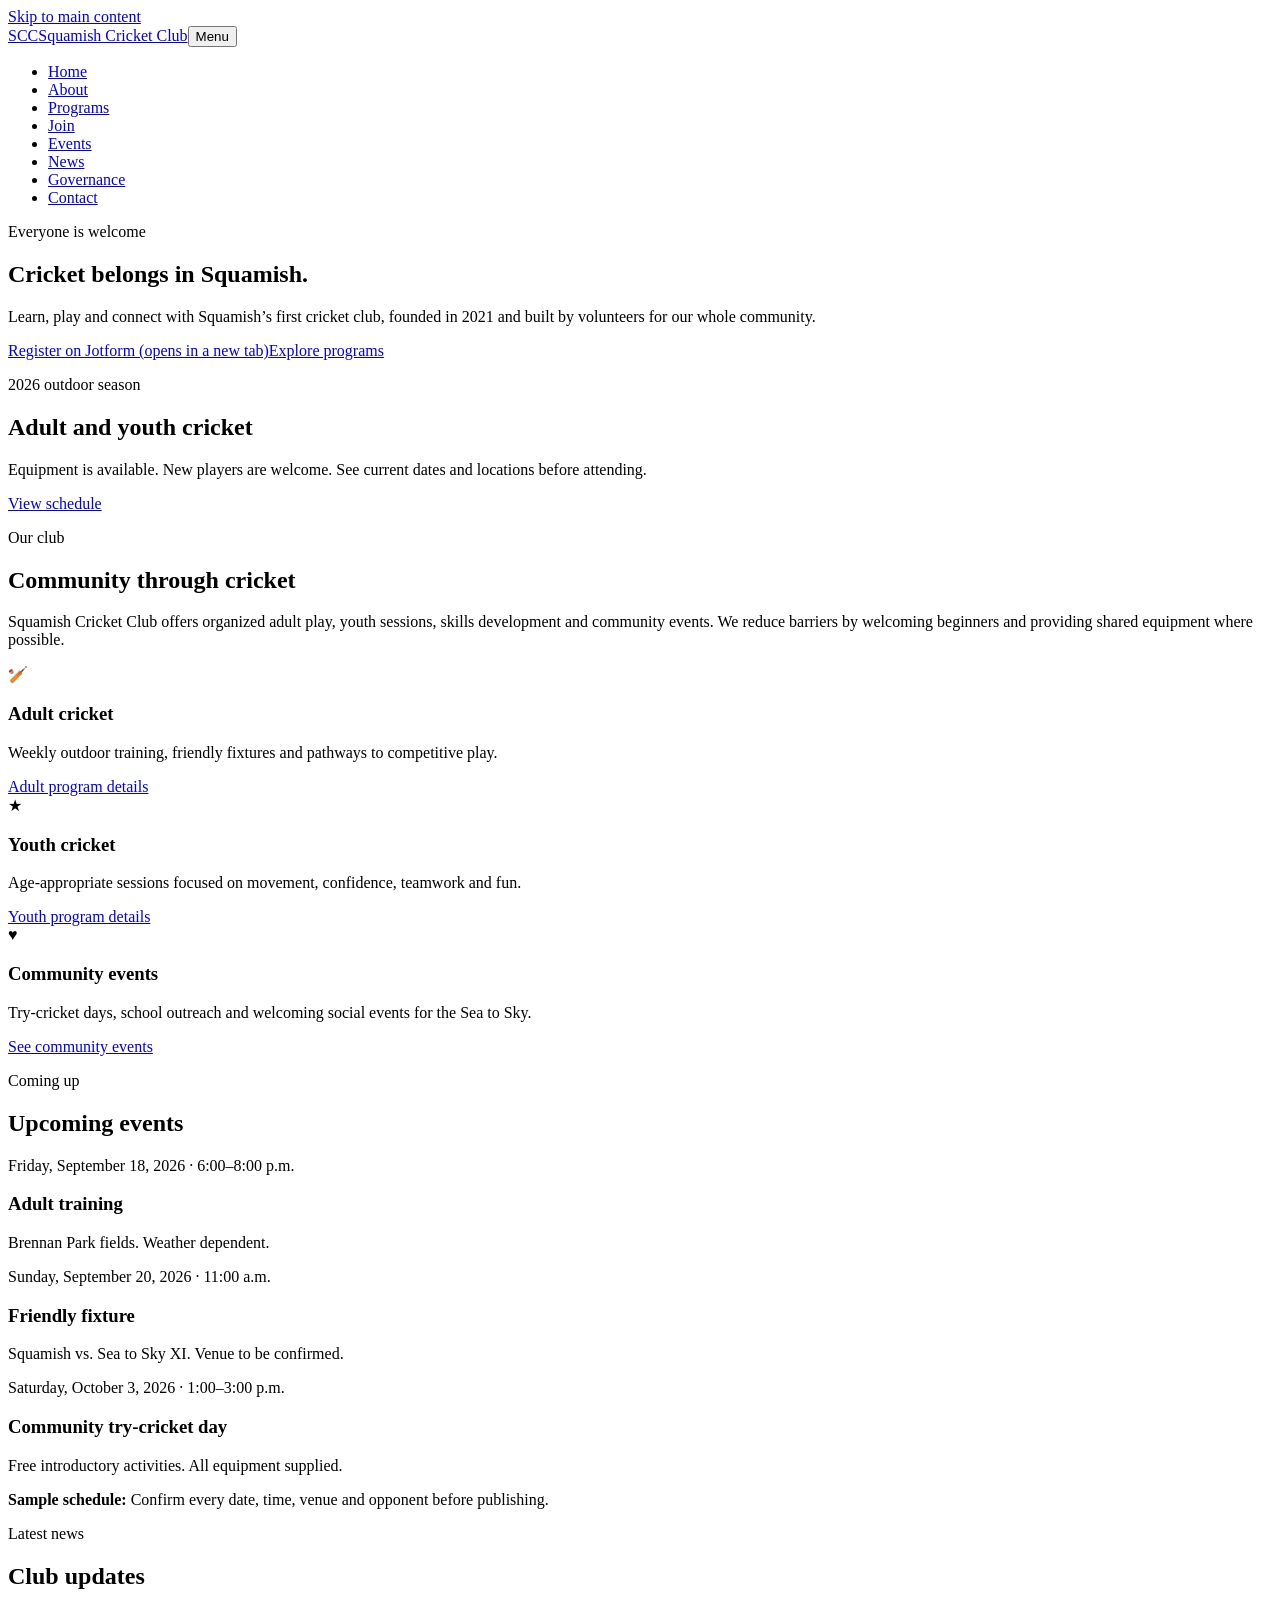
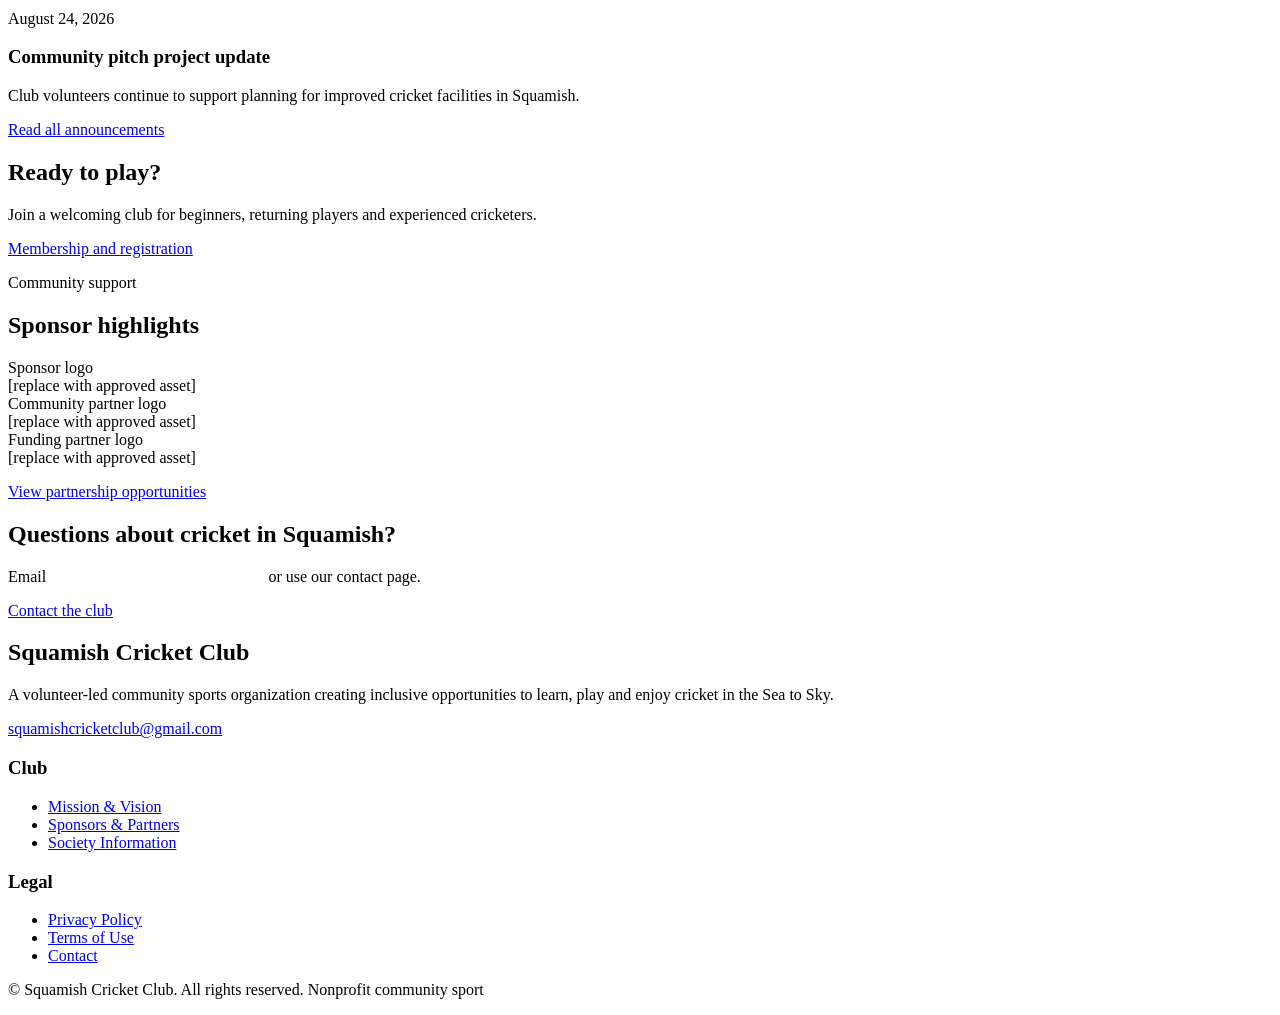
==== index.html @ 983620d2 "Add files via upload" ====
<!doctype html><html lang="en-CA"><head><meta charset="utf-8"><meta name="viewport" content="width=device-width,initial-scale=1"><title>Home | Squamish Cricket Club</title><meta name="description" content="Inclusive adult and youth cricket programs, training, events and membership in Squamish, British Columbia."><meta name="theme-color" content="#0b1f33"><meta property="og:type" content="website"><meta property="og:site_name" content="Squamish Cricket Club"><meta property="og:title" content="Home | Squamish Cricket Club"><meta property="og:description" content="Inclusive adult and youth cricket programs, training, events and membership in Squamish, British Columbia."><meta property="og:url" content="https://squamishcricket.ca/"><meta name="twitter:card" content="summary"><link rel="canonical" href="https://squamishcricket.ca/"><link rel="stylesheet" href="assets/css/styles.css"><script type="application/ld+json">{"@context":"https://schema.org","@type":"SportsOrganization","name":"Squamish Cricket Club","url":"https://squamishcricket.ca/","email":"squamishcricketclub@gmail.com","foundingDate":"2021","sport":"Cricket","address":{"@type":"PostalAddress","streetAddress":"[PHYSICAL ADDRESS TO BE CONFIRMED]","addressLocality":"Squamish","addressRegion":"BC","addressCountry":"CA"}}</script></head><body><a class="skip-link" href="#main">Skip to main content</a><header class="site-header"><div class="container nav-wrap"><a class="brand" href="index.html"><span class="brand-mark" aria-hidden="true">SCC</span><span>Squamish Cricket Club</span></a><button class="menu-toggle" aria-expanded="false" aria-controls="site-nav">Menu</button><nav class="site-nav" id="site-nav" aria-label="Primary"><ul class="nav-list"><li><a href="index.html" aria-current="page">Home</a></li><li><a href="about.html">About</a></li><li><a href="programs.html">Programs</a></li><li><a href="membership.html">Join</a></li><li><a href="events.html">Events</a></li><li><a href="news.html">News</a></li><li><a href="governance.html">Governance</a></li><li><a href="contact.html">Contact</a></li></ul></nav></div></header><main id="main"><section class="hero"><div class="container hero-grid"><div><p class="eyebrow">Everyone is welcome</p><h1>Cricket belongs in Squamish.</h1><p>Learn, play and connect with Squamish’s first cricket club, founded in 2021 and built by volunteers for our whole community.</p><div class="btn-row"><a class="btn gold" href="https://form.jotform.com/REPLACE-WITH-CLUB-FORM" target="_blank" rel="noopener">Register on Jotform <span class="sr-only">(opens in a new tab)</span></a><a class="btn outline" href="programs.html">Explore programs</a></div></div><aside class="hero-panel"><p class="eyebrow">2026 outdoor season</p><h2>Adult and youth cricket</h2><p>Equipment is available. New players are welcome. See current dates and locations before attending.</p><a class="btn gold" href="events.html">View schedule</a></aside></div></section><section class="section"><div class="container"><div class="section-head"><p class="eyebrow">Our club</p><h2>Community through cricket</h2><p>Squamish Cricket Club offers organized adult play, youth sessions, skills development and community events. We reduce barriers by welcoming beginners and providing shared equipment where possible.</p></div><div class="grid cards"><article class="card"><div class="icon" aria-hidden="true">🏏</div><h3>Adult cricket</h3><p>Weekly outdoor training, friendly fixtures and pathways to competitive play.</p><a href="programs.html#adult">Adult program details</a></article><article class="card"><div class="icon" aria-hidden="true">★</div><h3>Youth cricket</h3><p>Age-appropriate sessions focused on movement, confidence, teamwork and fun.</p><a href="programs.html#youth">Youth program details</a></article><article class="card"><div class="icon" aria-hidden="true">♥</div><h3>Community events</h3><p>Try-cricket days, school outreach and welcoming social events for the Sea to Sky.</p><a href="events.html">See community events</a></article></div></div></section><section class="section alt"><div class="container"><div class="section-head"><p class="eyebrow">Coming up</p><h2>Upcoming events</h2></div><div class="grid cards"><article class="card"><p class="meta">Friday, September 18, 2026 · 6:00–8:00 p.m.</p><h3>Adult training</h3><p>Brennan Park fields. Weather dependent.</p></article><article class="card"><p class="meta">Sunday, September 20, 2026 · 11:00 a.m.</p><h3>Friendly fixture</h3><p>Squamish vs. Sea to Sky XI. Venue to be confirmed.</p></article><article class="card"><p class="meta">Saturday, October 3, 2026 · 1:00–3:00 p.m.</p><h3>Community try-cricket day</h3><p>Free introductory activities. All equipment supplied.</p></article></div><p class="notice"><strong>Sample schedule:</strong> Confirm every date, time, venue and opponent before publishing.</p></div></section><section class="section"><div class="container two-col"><div><p class="eyebrow">Latest news</p><h2>Club updates</h2><article><p class="meta">August 24, 2026</p><h3>Community pitch project update</h3><p>Club volunteers continue to support planning for improved cricket facilities in Squamish.</p><a href="news.html">Read all announcements</a></article></div><aside class="callout"><h2>Ready to play?</h2><p>Join a welcoming club for beginners, returning players and experienced cricketers.</p><a class="btn gold" href="membership.html">Membership and registration</a></aside></div></section><section class="section alt"><div class="container"><div class="section-head"><p class="eyebrow">Community support</p><h2>Sponsor highlights</h2></div><div class="grid cards"><div class="logo-placeholder">Sponsor logo<br>[replace with approved asset]</div><div class="logo-placeholder">Community partner logo<br>[replace with approved asset]</div><div class="logo-placeholder">Funding partner logo<br>[replace with approved asset]</div></div><p><a href="sponsors.html">View partnership opportunities</a></p></div></section><section class="section"><div class="container callout"><h2>Questions about cricket in Squamish?</h2><p>Email <a href="mailto:squamishcricketclub@gmail.com" style="color:white">squamishcricketclub@gmail.com</a> or use our contact page.</p><a class="btn gold" href="contact.html">Contact the club</a></div></section></main><footer class="site-footer"><div class="container"><div class="footer-grid"><section><h2>Squamish Cricket Club</h2><p>A volunteer-led community sports organization creating inclusive opportunities to learn, play and enjoy cricket in the Sea to Sky.</p><p><a href="mailto:squamishcricketclub@gmail.com">squamishcricketclub@gmail.com</a></p></section><section><h3>Club</h3><ul class="footer-links"><li><a href="mission-vision.html">Mission & Vision</a></li><li><a href="sponsors.html">Sponsors & Partners</a></li><li><a href="governance.html">Society Information</a></li></ul></section><section><h3>Legal</h3><ul class="footer-links"><li><a href="privacy.html">Privacy Policy</a></li><li><a href="terms.html">Terms of Use</a></li><li><a href="contact.html">Contact</a></li></ul></section></div><p class="legal">© <span data-year></span> Squamish Cricket Club. All rights reserved. <span class="badge">Nonprofit community sport</span></p></div></footer><script src="assets/js/main.js" defer></script></body></html>
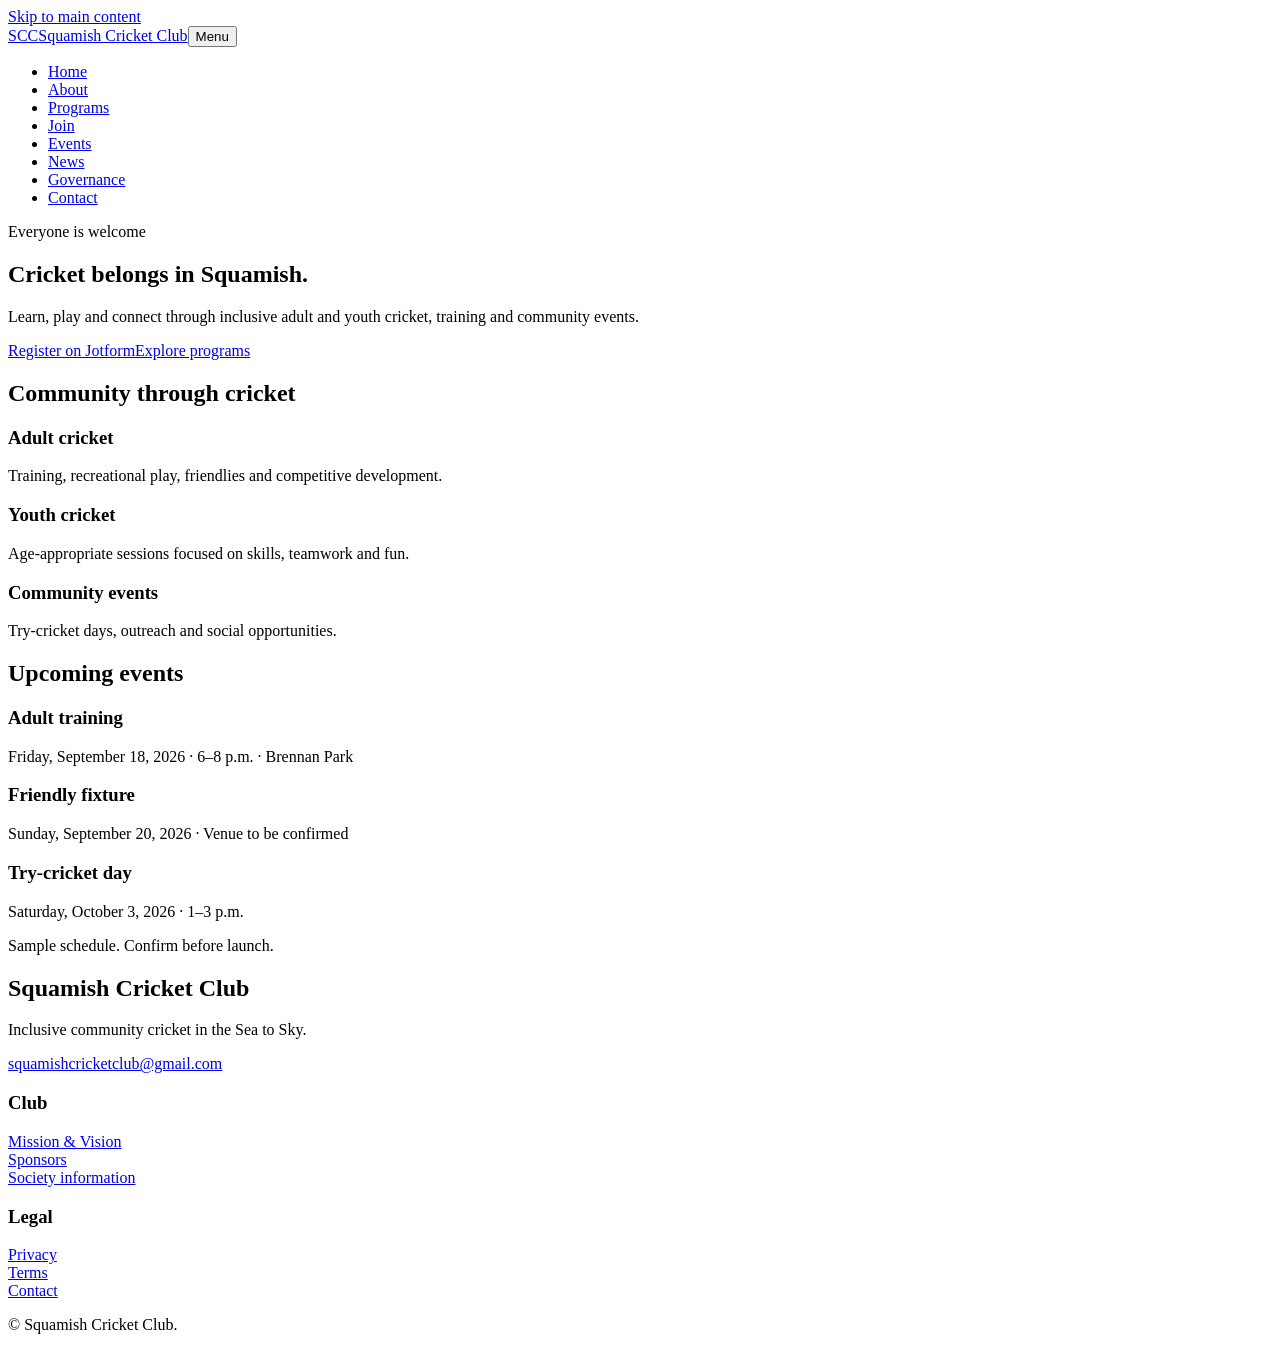
==== commit fac322fe: "Add files via upload" ====
--- a/index.html
+++ b/index.html
@@ -1 +1 @@
-<!doctype html><html lang="en-CA"><head><meta charset="utf-8"><meta name="viewport" content="width=device-width,initial-scale=1"><title>Home | Squamish Cricket Club</title><meta name="description" content="Inclusive adult and youth cricket programs, training, events and membership in Squamish, British Columbia."><meta name="theme-color" content="#0b1f33"><meta property="og:type" content="website"><meta property="og:site_name" content="Squamish Cricket Club"><meta property="og:title" content="Home | Squamish Cricket Club"><meta property="og:description" content="Inclusive adult and youth cricket programs, training, events and membership in Squamish, British Columbia."><meta property="og:url" content="https://squamishcricket.ca/"><meta name="twitter:card" content="summary"><link rel="canonical" href="https://squamishcricket.ca/"><link rel="stylesheet" href="assets/css/styles.css"><script type="application/ld+json">{"@context":"https://schema.org","@type":"SportsOrganization","name":"Squamish Cricket Club","url":"https://squamishcricket.ca/","email":"squamishcricketclub@gmail.com","foundingDate":"2021","sport":"Cricket","address":{"@type":"PostalAddress","streetAddress":"[PHYSICAL ADDRESS TO BE CONFIRMED]","addressLocality":"Squamish","addressRegion":"BC","addressCountry":"CA"}}</script></head><body><a class="skip-link" href="#main">Skip to main content</a><header class="site-header"><div class="container nav-wrap"><a class="brand" href="index.html"><span class="brand-mark" aria-hidden="true">SCC</span><span>Squamish Cricket Club</span></a><button class="menu-toggle" aria-expanded="false" aria-controls="site-nav">Menu</button><nav class="site-nav" id="site-nav" aria-label="Primary"><ul class="nav-list"><li><a href="index.html" aria-current="page">Home</a></li><li><a href="about.html">About</a></li><li><a href="programs.html">Programs</a></li><li><a href="membership.html">Join</a></li><li><a href="events.html">Events</a></li><li><a href="news.html">News</a></li><li><a href="governance.html">Governance</a></li><li><a href="contact.html">Contact</a></li></ul></nav></div></header><main id="main"><section class="hero"><div class="container hero-grid"><div><p class="eyebrow">Everyone is welcome</p><h1>Cricket belongs in Squamish.</h1><p>Learn, play and connect with Squamish’s first cricket club, founded in 2021 and built by volunteers for our whole community.</p><div class="btn-row"><a class="btn gold" href="https://form.jotform.com/REPLACE-WITH-CLUB-FORM" target="_blank" rel="noopener">Register on Jotform <span class="sr-only">(opens in a new tab)</span></a><a class="btn outline" href="programs.html">Explore programs</a></div></div><aside class="hero-panel"><p class="eyebrow">2026 outdoor season</p><h2>Adult and youth cricket</h2><p>Equipment is available. New players are welcome. See current dates and locations before attending.</p><a class="btn gold" href="events.html">View schedule</a></aside></div></section><section class="section"><div class="container"><div class="section-head"><p class="eyebrow">Our club</p><h2>Community through cricket</h2><p>Squamish Cricket Club offers organized adult play, youth sessions, skills development and community events. We reduce barriers by welcoming beginners and providing shared equipment where possible.</p></div><div class="grid cards"><article class="card"><div class="icon" aria-hidden="true">🏏</div><h3>Adult cricket</h3><p>Weekly outdoor training, friendly fixtures and pathways to competitive play.</p><a href="programs.html#adult">Adult program details</a></article><article class="card"><div class="icon" aria-hidden="true">★</div><h3>Youth cricket</h3><p>Age-appropriate sessions focused on movement, confidence, teamwork and fun.</p><a href="programs.html#youth">Youth program details</a></article><article class="card"><div class="icon" aria-hidden="true">♥</div><h3>Community events</h3><p>Try-cricket days, school outreach and welcoming social events for the Sea to Sky.</p><a href="events.html">See community events</a></article></div></div></section><section class="section alt"><div class="container"><div class="section-head"><p class="eyebrow">Coming up</p><h2>Upcoming events</h2></div><div class="grid cards"><article class="card"><p class="meta">Friday, September 18, 2026 · 6:00–8:00 p.m.</p><h3>Adult training</h3><p>Brennan Park fields. Weather dependent.</p></article><article class="card"><p class="meta">Sunday, September 20, 2026 · 11:00 a.m.</p><h3>Friendly fixture</h3><p>Squamish vs. Sea to Sky XI. Venue to be confirmed.</p></article><article class="card"><p class="meta">Saturday, October 3, 2026 · 1:00–3:00 p.m.</p><h3>Community try-cricket day</h3><p>Free introductory activities. All equipment supplied.</p></article></div><p class="notice"><strong>Sample schedule:</strong> Confirm every date, time, venue and opponent before publishing.</p></div></section><section class="section"><div class="container two-col"><div><p class="eyebrow">Latest news</p><h2>Club updates</h2><article><p class="meta">August 24, 2026</p><h3>Community pitch project update</h3><p>Club volunteers continue to support planning for improved cricket facilities in Squamish.</p><a href="news.html">Read all announcements</a></article></div><aside class="callout"><h2>Ready to play?</h2><p>Join a welcoming club for beginners, returning players and experienced cricketers.</p><a class="btn gold" href="membership.html">Membership and registration</a></aside></div></section><section class="section alt"><div class="container"><div class="section-head"><p class="eyebrow">Community support</p><h2>Sponsor highlights</h2></div><div class="grid cards"><div class="logo-placeholder">Sponsor logo<br>[replace with approved asset]</div><div class="logo-placeholder">Community partner logo<br>[replace with approved asset]</div><div class="logo-placeholder">Funding partner logo<br>[replace with approved asset]</div></div><p><a href="sponsors.html">View partnership opportunities</a></p></div></section><section class="section"><div class="container callout"><h2>Questions about cricket in Squamish?</h2><p>Email <a href="mailto:squamishcricketclub@gmail.com" style="color:white">squamishcricketclub@gmail.com</a> or use our contact page.</p><a class="btn gold" href="contact.html">Contact the club</a></div></section></main><footer class="site-footer"><div class="container"><div class="footer-grid"><section><h2>Squamish Cricket Club</h2><p>A volunteer-led community sports organization creating inclusive opportunities to learn, play and enjoy cricket in the Sea to Sky.</p><p><a href="mailto:squamishcricketclub@gmail.com">squamishcricketclub@gmail.com</a></p></section><section><h3>Club</h3><ul class="footer-links"><li><a href="mission-vision.html">Mission & Vision</a></li><li><a href="sponsors.html">Sponsors & Partners</a></li><li><a href="governance.html">Society Information</a></li></ul></section><section><h3>Legal</h3><ul class="footer-links"><li><a href="privacy.html">Privacy Policy</a></li><li><a href="terms.html">Terms of Use</a></li><li><a href="contact.html">Contact</a></li></ul></section></div><p class="legal">© <span data-year></span> Squamish Cricket Club. All rights reserved. <span class="badge">Nonprofit community sport</span></p></div></footer><script src="assets/js/main.js" defer></script></body></html>+<!doctype html><html lang="en-CA"><head><meta charset="utf-8"><meta name="viewport" content="width=device-width,initial-scale=1"><title>Home | Squamish Cricket Club</title><meta name="description" content="Community cricket programs, training, events and membership in Squamish, BC."><meta name="theme-color" content="#0b1f33"><link rel="canonical" href="https://squamishcricketclub.ca/"><meta property="og:type" content="website"><meta property="og:title" content="Home | Squamish Cricket Club"><meta property="og:description" content="Community cricket programs, training, events and membership in Squamish, BC."><meta property="og:url" content="https://squamishcricketclub.ca/"><link rel="stylesheet" href="assets/css/styles.css"><script type="application/ld+json">{"@context":"https://schema.org","@type":"SportsOrganization","name":"Squamish Cricket Club","url":"https://squamishcricketclub.ca/","sport":"Cricket","email":"squamishcricketclub@gmail.com"}</script></head><body><a class="skip" href="#main">Skip to main content</a><header class="header"><div class="container navrow"><a class="brand" href="index.html"><span class="mark" aria-hidden="true">SCC</span>Squamish Cricket Club</a><button class="toggle" aria-expanded="false" aria-controls="nav">Menu</button><nav class="nav" id="nav" aria-label="Primary"><ul><li><a href="index.html" aria-current="page">Home</a></li><li><a href="about.html">About</a></li><li><a href="programs.html">Programs</a></li><li><a href="membership.html">Join</a></li><li><a href="events.html">Events</a></li><li><a href="news.html">News</a></li><li><a href="governance.html">Governance</a></li><li><a href="contact.html">Contact</a></li></ul></nav></div></header><main id="main"><section class="hero"><div class="container"><p class="eyebrow">Everyone is welcome</p><h1>Cricket belongs in Squamish.</h1><p>Learn, play and connect through inclusive adult and youth cricket, training and community events.</p><div class="btns"><a class="btn gold" href="https://form.jotform.com/REPLACE-WITH-CLUB-FORM">Register on Jotform</a><a class="btn" href="programs.html">Explore programs</a></div></div></section><section class="section"><div class="container"><h2>Community through cricket</h2><div class="grid cards"><article class="card"><h3>Adult cricket</h3><p>Training, recreational play, friendlies and competitive development.</p></article><article class="card"><h3>Youth cricket</h3><p>Age-appropriate sessions focused on skills, teamwork and fun.</p></article><article class="card"><h3>Community events</h3><p>Try-cricket days, outreach and social opportunities.</p></article></div></div></section><section class="section alt"><div class="container"><h2>Upcoming events</h2><div class="grid cards"><article class="card"><h3>Adult training</h3><p>Friday, September 18, 2026 · 6–8 p.m. · Brennan Park</p></article><article class="card"><h3>Friendly fixture</h3><p>Sunday, September 20, 2026 · Venue to be confirmed</p></article><article class="card"><h3>Try-cricket day</h3><p>Saturday, October 3, 2026 · 1–3 p.m.</p></article></div><p class="notice">Sample schedule. Confirm before launch.</p></div></section></main><footer class="footer"><div class="container"><div class="footgrid"><section><h2>Squamish Cricket Club</h2><p>Inclusive community cricket in the Sea to Sky.</p><a href="mailto:squamishcricketclub@gmail.com">squamishcricketclub@gmail.com</a></section><section><h3>Club</h3><p><a href="mission-vision.html">Mission & Vision</a><br><a href="sponsors.html">Sponsors</a><br><a href="governance.html">Society information</a></p></section><section><h3>Legal</h3><p><a href="privacy.html">Privacy</a><br><a href="terms.html">Terms</a><br><a href="contact.html">Contact</a></p></section></div><p class="legal">© <span data-year></span> Squamish Cricket Club.</p></div></footer><script src="assets/js/main.js" defer></script></body></html>
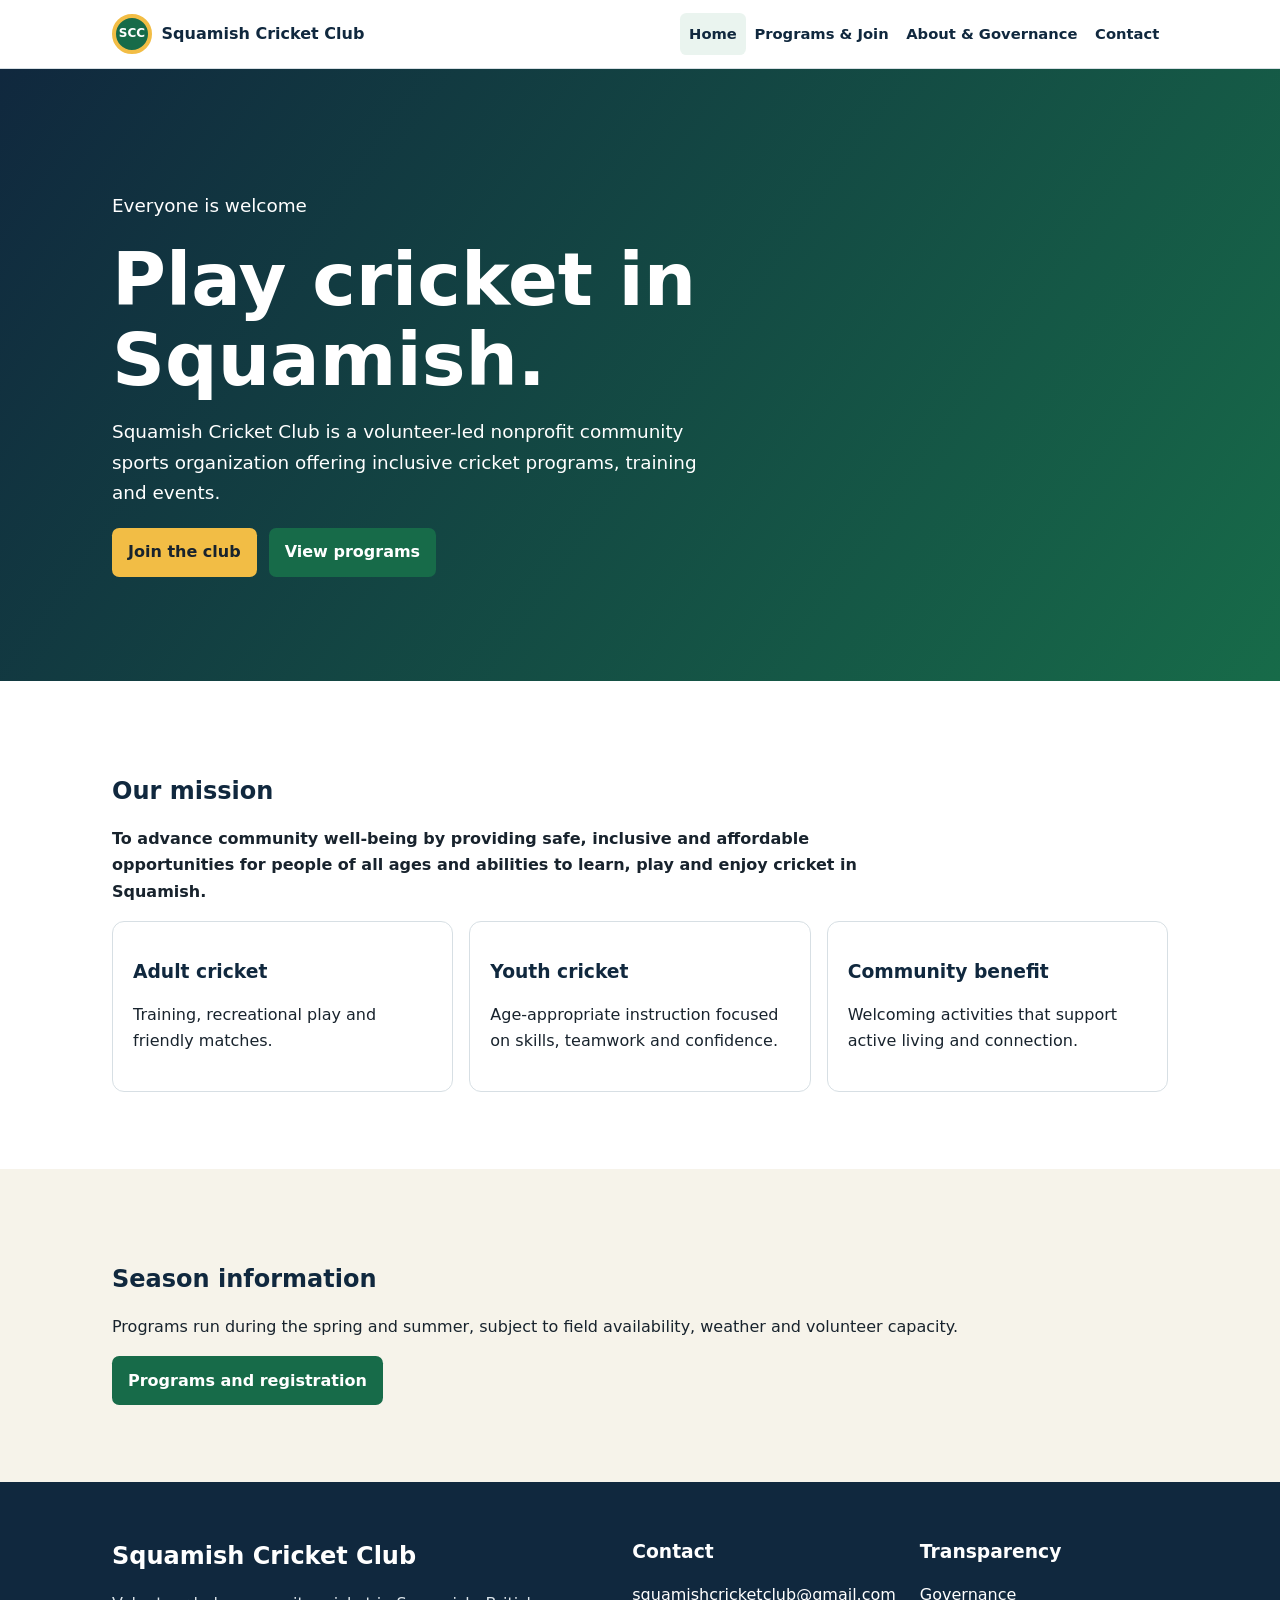
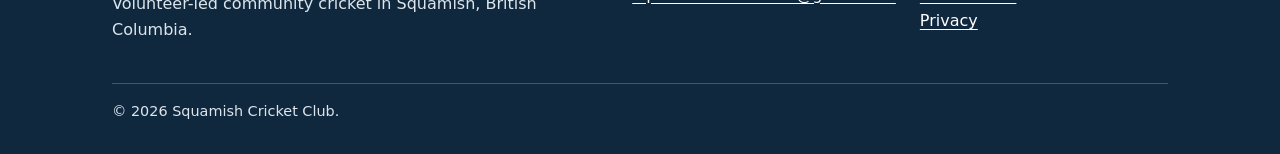
==== commit 69b9174c: "Site update to simplify Site update to simplify" ====
--- a/index.html
+++ b/index.html
@@ -1 +1 @@
-<!doctype html><html lang="en-CA"><head><meta charset="utf-8"><meta name="viewport" content="width=device-width,initial-scale=1"><title>Home | Squamish Cricket Club</title><meta name="description" content="Community cricket programs, training, events and membership in Squamish, BC."><meta name="theme-color" content="#0b1f33"><link rel="canonical" href="https://squamishcricketclub.ca/"><meta property="og:type" content="website"><meta property="og:title" content="Home | Squamish Cricket Club"><meta property="og:description" content="Community cricket programs, training, events and membership in Squamish, BC."><meta property="og:url" content="https://squamishcricketclub.ca/"><link rel="stylesheet" href="assets/css/styles.css"><script type="application/ld+json">{"@context":"https://schema.org","@type":"SportsOrganization","name":"Squamish Cricket Club","url":"https://squamishcricketclub.ca/","sport":"Cricket","email":"squamishcricketclub@gmail.com"}</script></head><body><a class="skip" href="#main">Skip to main content</a><header class="header"><div class="container navrow"><a class="brand" href="index.html"><span class="mark" aria-hidden="true">SCC</span>Squamish Cricket Club</a><button class="toggle" aria-expanded="false" aria-controls="nav">Menu</button><nav class="nav" id="nav" aria-label="Primary"><ul><li><a href="index.html" aria-current="page">Home</a></li><li><a href="about.html">About</a></li><li><a href="programs.html">Programs</a></li><li><a href="membership.html">Join</a></li><li><a href="events.html">Events</a></li><li><a href="news.html">News</a></li><li><a href="governance.html">Governance</a></li><li><a href="contact.html">Contact</a></li></ul></nav></div></header><main id="main"><section class="hero"><div class="container"><p class="eyebrow">Everyone is welcome</p><h1>Cricket belongs in Squamish.</h1><p>Learn, play and connect through inclusive adult and youth cricket, training and community events.</p><div class="btns"><a class="btn gold" href="https://form.jotform.com/REPLACE-WITH-CLUB-FORM">Register on Jotform</a><a class="btn" href="programs.html">Explore programs</a></div></div></section><section class="section"><div class="container"><h2>Community through cricket</h2><div class="grid cards"><article class="card"><h3>Adult cricket</h3><p>Training, recreational play, friendlies and competitive development.</p></article><article class="card"><h3>Youth cricket</h3><p>Age-appropriate sessions focused on skills, teamwork and fun.</p></article><article class="card"><h3>Community events</h3><p>Try-cricket days, outreach and social opportunities.</p></article></div></div></section><section class="section alt"><div class="container"><h2>Upcoming events</h2><div class="grid cards"><article class="card"><h3>Adult training</h3><p>Friday, September 18, 2026 · 6–8 p.m. · Brennan Park</p></article><article class="card"><h3>Friendly fixture</h3><p>Sunday, September 20, 2026 · Venue to be confirmed</p></article><article class="card"><h3>Try-cricket day</h3><p>Saturday, October 3, 2026 · 1–3 p.m.</p></article></div><p class="notice">Sample schedule. Confirm before launch.</p></div></section></main><footer class="footer"><div class="container"><div class="footgrid"><section><h2>Squamish Cricket Club</h2><p>Inclusive community cricket in the Sea to Sky.</p><a href="mailto:squamishcricketclub@gmail.com">squamishcricketclub@gmail.com</a></section><section><h3>Club</h3><p><a href="mission-vision.html">Mission & Vision</a><br><a href="sponsors.html">Sponsors</a><br><a href="governance.html">Society information</a></p></section><section><h3>Legal</h3><p><a href="privacy.html">Privacy</a><br><a href="terms.html">Terms</a><br><a href="contact.html">Contact</a></p></section></div><p class="legal">© <span data-year></span> Squamish Cricket Club.</p></div></footer><script src="assets/js/main.js" defer></script></body></html>+<!doctype html><html lang="en-CA"><head><meta charset="utf-8"><meta name="viewport" content="width=device-width,initial-scale=1"><title>Home | Squamish Cricket Club</title><meta name="description" content="Inclusive adult and youth cricket programs in Squamish, British Columbia."><meta name="theme-color" content="#10283e"><link rel="canonical" href="https://squamishcricketclub.ca/"><meta property="og:type" content="website"><meta property="og:title" content="Home | Squamish Cricket Club"><meta property="og:description" content="Inclusive adult and youth cricket programs in Squamish, British Columbia."><meta property="og:url" content="https://squamishcricketclub.ca/"><link rel="stylesheet" href="assets/styles.css"><script src="assets/site-data.js"></script><script type="application/ld+json">{"@context":"https://schema.org","@type":"SportsOrganization","name":"Squamish Cricket Club","url":"https://squamishcricketclub.ca/","sport":"Cricket","email":"squamishcricketclub@gmail.com"}</script></head><body><a class="skip" href="#main">Skip to main content</a><header class="header"><div class="wrap navrow"><a class="brand" href="index.html"><span class="logo">SCC</span><span data-bind="legalName">Squamish Cricket Club</span></a><button class="toggle" aria-expanded="false" aria-controls="nav">Menu</button><nav class="nav" id="nav" aria-label="Primary"><ul><li><a href="index.html" aria-current="page">Home</a></li><li><a href="programs.html">Programs & Join</a></li><li><a href="about.html">About & Governance</a></li><li><a href="contact.html">Contact</a></li></ul></nav></div></header><main id="main"><section class="hero"><div class="wrap"><p>Everyone is welcome</p><h1>Play cricket in Squamish.</h1><p>Squamish Cricket Club is a volunteer-led nonprofit community sports organization offering inclusive cricket programs, training and events.</p><div class="btns"><a class="btn gold" href="programs.html#join">Join the club</a><a class="btn" href="programs.html">View programs</a></div></div></section><section class="section"><div class="wrap"><div class="prose"><h2>Our mission</h2><p><strong>To advance community well-being by providing safe, inclusive and affordable opportunities for people of all ages and abilities to learn, play and enjoy cricket in Squamish.</strong></p></div><div class="grid cards"><article class="card"><h3>Adult cricket</h3><p>Training, recreational play and friendly matches.</p></article><article class="card"><h3>Youth cricket</h3><p>Age-appropriate instruction focused on skills, teamwork and confidence.</p></article><article class="card"><h3>Community benefit</h3><p>Welcoming activities that support active living and connection.</p></article></div></div></section><section class="section alt"><div class="wrap"><h2>Season information</h2><p data-bind="seasonMessage">Programs run seasonally.</p><a class="btn" href="programs.html">Programs and registration</a></div></section></main><footer class="footer"><div class="wrap"><div class="footgrid"><section><h2 data-bind="legalName">Squamish Cricket Club</h2><p>Volunteer-led community cricket in Squamish, British Columbia.</p></section><section><h3>Contact</h3><p><a data-email-link href="mailto:squamishcricketclub@gmail.com">squamishcricketclub@gmail.com</a></p></section><section><h3>Transparency</h3><p><a href="about.html#governance">Governance</a><br><a href="privacy.html">Privacy</a></p></section></div><p class="legal">© <span data-year></span> <span data-bind="legalName">Squamish Cricket Club</span>.</p></div></footer><script src="assets/site.js" defer></script></body></html>
--- a/assets/styles.css
+++ b/assets/styles.css
@@ -0,0 +1 @@
+:root{--navy:#10283e;--green:#176b49;--gold:#f2bd45;--cream:#f6f3ea;--ink:#18232d;--line:#d7dfe4;--focus:#ffbf47;--max:66rem}*{box-sizing:border-box}body{margin:0;color:var(--ink);font:1rem/1.65 system-ui,-apple-system,"Segoe UI",sans-serif}a{color:var(--green);text-underline-offset:.2em}:focus-visible{outline:3px solid var(--focus);outline-offset:3px}.skip{position:absolute;top:-5rem;left:.5rem;background:var(--focus);color:#111;padding:.7rem;z-index:99}.skip:focus{top:.5rem}.wrap{width:min(calc(100% - 2rem),var(--max));margin:auto}.header{position:sticky;top:0;z-index:20;background:#fff;border-bottom:1px solid var(--line)}.navrow{min-height:4.25rem;display:flex;align-items:center;justify-content:space-between;gap:1rem}.brand{display:flex;align-items:center;gap:.6rem;color:var(--navy);font-weight:850;text-decoration:none}.logo{display:grid;place-items:center;width:2.5rem;height:2.5rem;border-radius:50%;background:var(--green);border:4px solid var(--gold);color:#fff;font-size:.75rem}.toggle{border:2px solid var(--navy);background:#fff;padding:.5rem .7rem;border-radius:.4rem;font-weight:800}.nav{display:none;position:absolute;top:100%;left:0;right:0;background:#fff;border-bottom:1px solid var(--line);padding:.75rem 1rem}.nav.open{display:block}.nav ul{list-style:none;margin:0;padding:0;display:grid}.nav a{display:block;padding:.55rem;color:var(--navy);font-weight:700;text-decoration:none}.nav a:hover,.nav a[aria-current=page]{background:#eaf4ef;border-radius:.4rem}.hero,.pagehead{background:linear-gradient(125deg,var(--navy),var(--green));color:#fff}.hero{padding:clamp(3.5rem,9vw,6.5rem) 0}.pagehead{padding:2.8rem 0}.hero h1,.pagehead h1{color:#fff;line-height:1.08;margin:.25rem 0 1rem}.hero h1{font-size:clamp(2.5rem,8vw,4.6rem);max-width:13ch}.pagehead h1{font-size:clamp(2.2rem,6vw,3.5rem)}.hero p,.pagehead p{max-width:52ch;font-size:1.15rem}.section{padding:clamp(2.8rem,7vw,4.8rem) 0}.alt{background:var(--cream)}h2,h3{color:var(--navy);line-height:1.2}.prose{max-width:50rem}.grid{display:grid;gap:1rem}.cards{grid-template-columns:repeat(auto-fit,minmax(min(100%,15rem),1fr))}.card{padding:1.25rem;border:1px solid var(--line);border-radius:.75rem;background:#fff}.btns{display:flex;gap:.75rem;flex-wrap:wrap;margin-top:1.2rem}.btn{display:inline-flex;align-items:center;justify-content:center;min-height:44px;padding:.7rem 1rem;background:var(--green);color:#fff;border-radius:.45rem;font-weight:800;text-decoration:none}.btn.gold{background:var(--gold);color:#18232d}.notice{padding:1rem;border-left:5px solid var(--gold);background:#fff8df}.two{display:grid;gap:2rem}.details dt{font-weight:800;margin-top:1rem}.details dd{margin-left:0}.footer{background:var(--navy);color:#dce5eb;padding:2.5rem 0 1rem}.footer h2,.footer h3{color:#fff}.footer a{color:#fff}.footgrid{display:grid;gap:1.5rem}.legal{border-top:1px solid #41576b;margin-top:1.5rem;padding-top:1rem;font-size:.9rem}.hidden{display:none!important}@media(min-width:48rem){.toggle{display:none}.nav{display:block;position:static;border:0;padding:0}.nav ul{display:flex}.nav a{font-size:.92rem}.two{grid-template-columns:1.2fr .8fr}.footgrid{grid-template-columns:2fr 1fr 1fr}}@media(prefers-reduced-motion:reduce){html{scroll-behavior:auto}}
